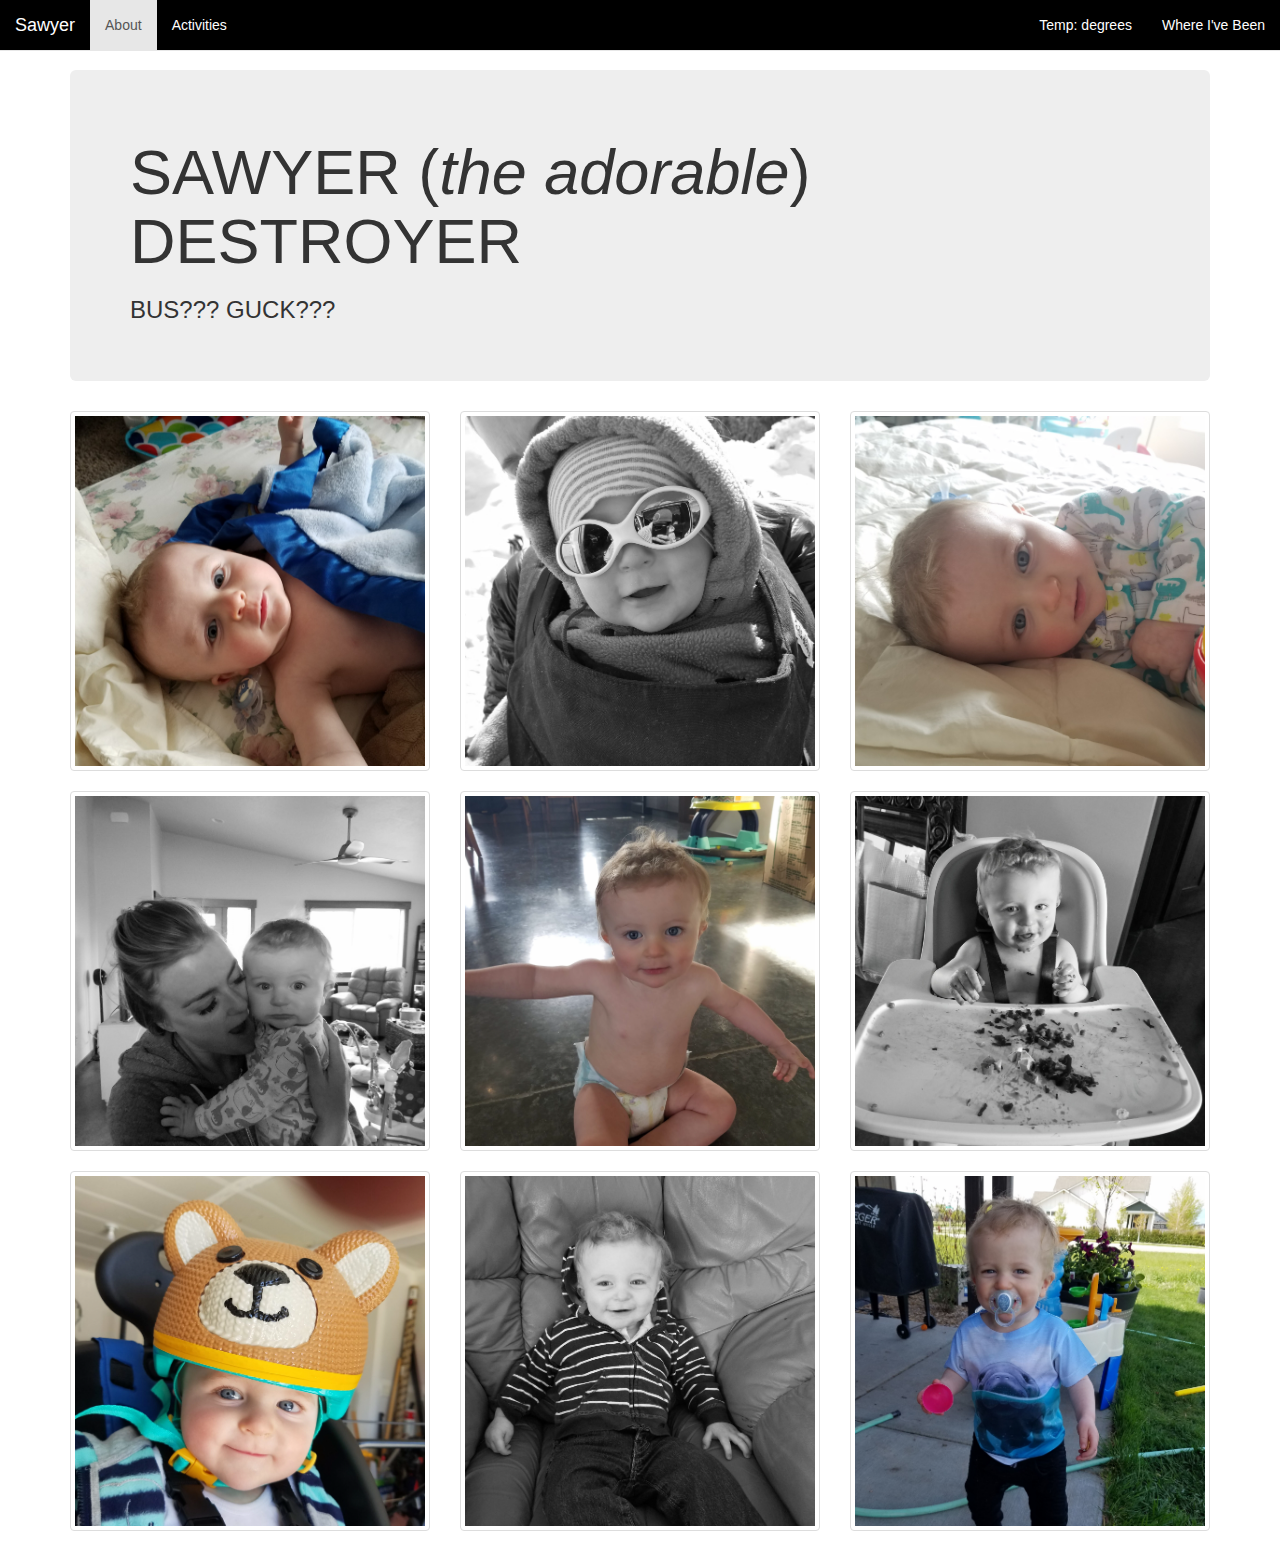
==== index.html @ 86880751 "Update index.html" ====
<!DOCTYPE html>
<html lang="en">
<head>
    <meta charset="UTF-8">
    <meta name="viewport" content="width=device-width, initial-scale=1.0">
    <meta http-equiv="X-UA-Compatible" content="ie=edge">
    <title>Sawyer Gallery</title>
    <link rel="stylesheet" href="https://use.fontawesome.com/releases/v5.9.0/css/all.css" integrity="sha384-i1LQnF23gykqWXg6jxC2ZbCbUMxyw5gLZY6UiUS98LYV5unm8GWmfkIS6jqJfb4E" crossorigin="anonymous">
    <link href="https://fonts.googleapis.com/css?family=Josefin+Sans&display=swap" rel="stylesheet">
    <link rel="stylesheet" href="https://maxcdn.bootstrapcdn.com/bootstrap/3.3.7/css/bootstrap.min.css" integrity="sha384-BVYiiSIFeK1dGmJRAkycuHAHRg32OmUcww7on3RYdg4Va+PmSTsz/K68vbdEjh4u" crossorigin="anonymous">
    <link rel="stylesheet" href="gallery.css">
</head>
<body>
    <nav class="navbar navbar-default navbar-fixed-top">
        <div class="container-fluid">
            <!-- Brand and toggle get grouped for better mobile display -->
            <div class="navbar-header">
                <button type="button" class="navbar-toggle collapsed" data-toggle="collapse" data-target="#bs-example-navbar-collapse-1" aria-expanded="false">
                    <span class="sr-only">Toggle navigation</span>
                    <span class="icon-bar"></span>
                    <span class="icon-bar"></span>
                    <span class="icon-bar"></span>
                </button>
                <a class="navbar-brand" href="#">Sawyer</a>
            </div>
              
            <!-- Collect the nav links, forms, and other content for toggling -->
            <div class="collapse navbar-collapse" id="bs-example-navbar-collapse-1">
                <ul class="nav navbar-nav">
                    <li class="active"><a href="#">About <span class="sr-only">(current)</span></a></li>
                    <li><a href="#">Activities</a></li>
                    
                </ul>
                
                <ul class="nav navbar-nav navbar-right">
                    <li><a href="#">Where I've Been</a></li>
                    
                </ul>
                
                <ul class="nav navbar-nav navbar-right">
                    <li><a href="#">Temp: <span id="temp"></span> degrees</a></li>
                    
                </ul>
                
            </div><!-- /.navbar-collapse -->
        </div><!-- /.container-fluid -->
    </nav>

    <div class="container">
        <div class="jumbotron">
            <h1><i class="fas fa-truck-monster"></i> SAWYER (<em>the adorable</em>) DESTROYER <i class="fas fa-truck-monster"></i></h1>
            <h3>BUS??? GUCK???</h3>
        </div>
    
        <div class="row">
            <div class="col-lg-4 col-sm-6">
                <div class="thumbnail">
                    <img src="images/20180225_093145.jpg"/>
                </div>
            </div>
            <div class="col-lg-4 col-sm-6">
                <div class="thumbnail">
                    <img src="images/20180421_130056.jpg"/>
                </div>
            </div>
            <div class="col-lg-4 col-sm-6">
                <div class="thumbnail">
                    <img src="images/20180324_122027.jpg"/>
                </div>
            </div>
        </div>
    
        <div class="row">
                <div class="col-lg-4 col-sm-6">
                    <div class="thumbnail">
                        <img src="images/20180512_090719.jpg"/>
                    </div>
                </div>
                <div class="col-lg-4 col-sm-6">
                    <div class="thumbnail">
                        <img src="images/20180716_081722.jpg"/>
                    </div>
                </div>
                <div class="col-lg-4 col-sm-6">
                    <div class="thumbnail">
                        <img src="images/20180624_192053.jpg"/>
                    </div>
                </div>
            </div>

            <div class="row">
                    <div class="col-lg-4 col-sm-6">
                        <div class="thumbnail">
                            <img src="images/20180602_170734_001.jpg"/>
                        </div>
                    </div>
                    <div class="col-lg-4 col-sm-6">
                        <div class="thumbnail">
                            <img src="images/20180911_091959.jpg"/>
                        </div>
                    </div>
                    <div class="col-lg-4 col-sm-6">
                        <div class="thumbnail">
                            <img src="images/20190530_160616.jpg"/>
                        </div>
                    </div>
                </div>
    
    
    </div>
        
    <script src="https://maxcdn.bootstrapcdn.com/bootstrap/3.3.7/js/bootstrap.min.js" integrity="sha384-Tc5IQib027qvyjSMfHjOMaLkfuWVxZxUPnCJA7l2mCWNIpG9mGCD8wGNIcPD7Txa" crossorigin="anonymous"></script>

</body>
</html>
---- gallery.css ----
/* img {
    width: 30%;
    float: left;
    margin: 1.66%
}

h1 {
    margin-left: 1.66%;
    font-family: 'Josefin Sans', sans-serif;
    font-size: 30px;
    border-bottom: 4px solid gray;
    width: 30%;
} */

body {
    padding-top: 70px;
}

.navbar-default {
    background: black;
    color: white;
}

.navbar-default .navbar-nav>li>a {
    color: white;
}

.navbar-default .navbar-brand:focus, .navbar-default .navbar-brand:hover {
    color: white;
}
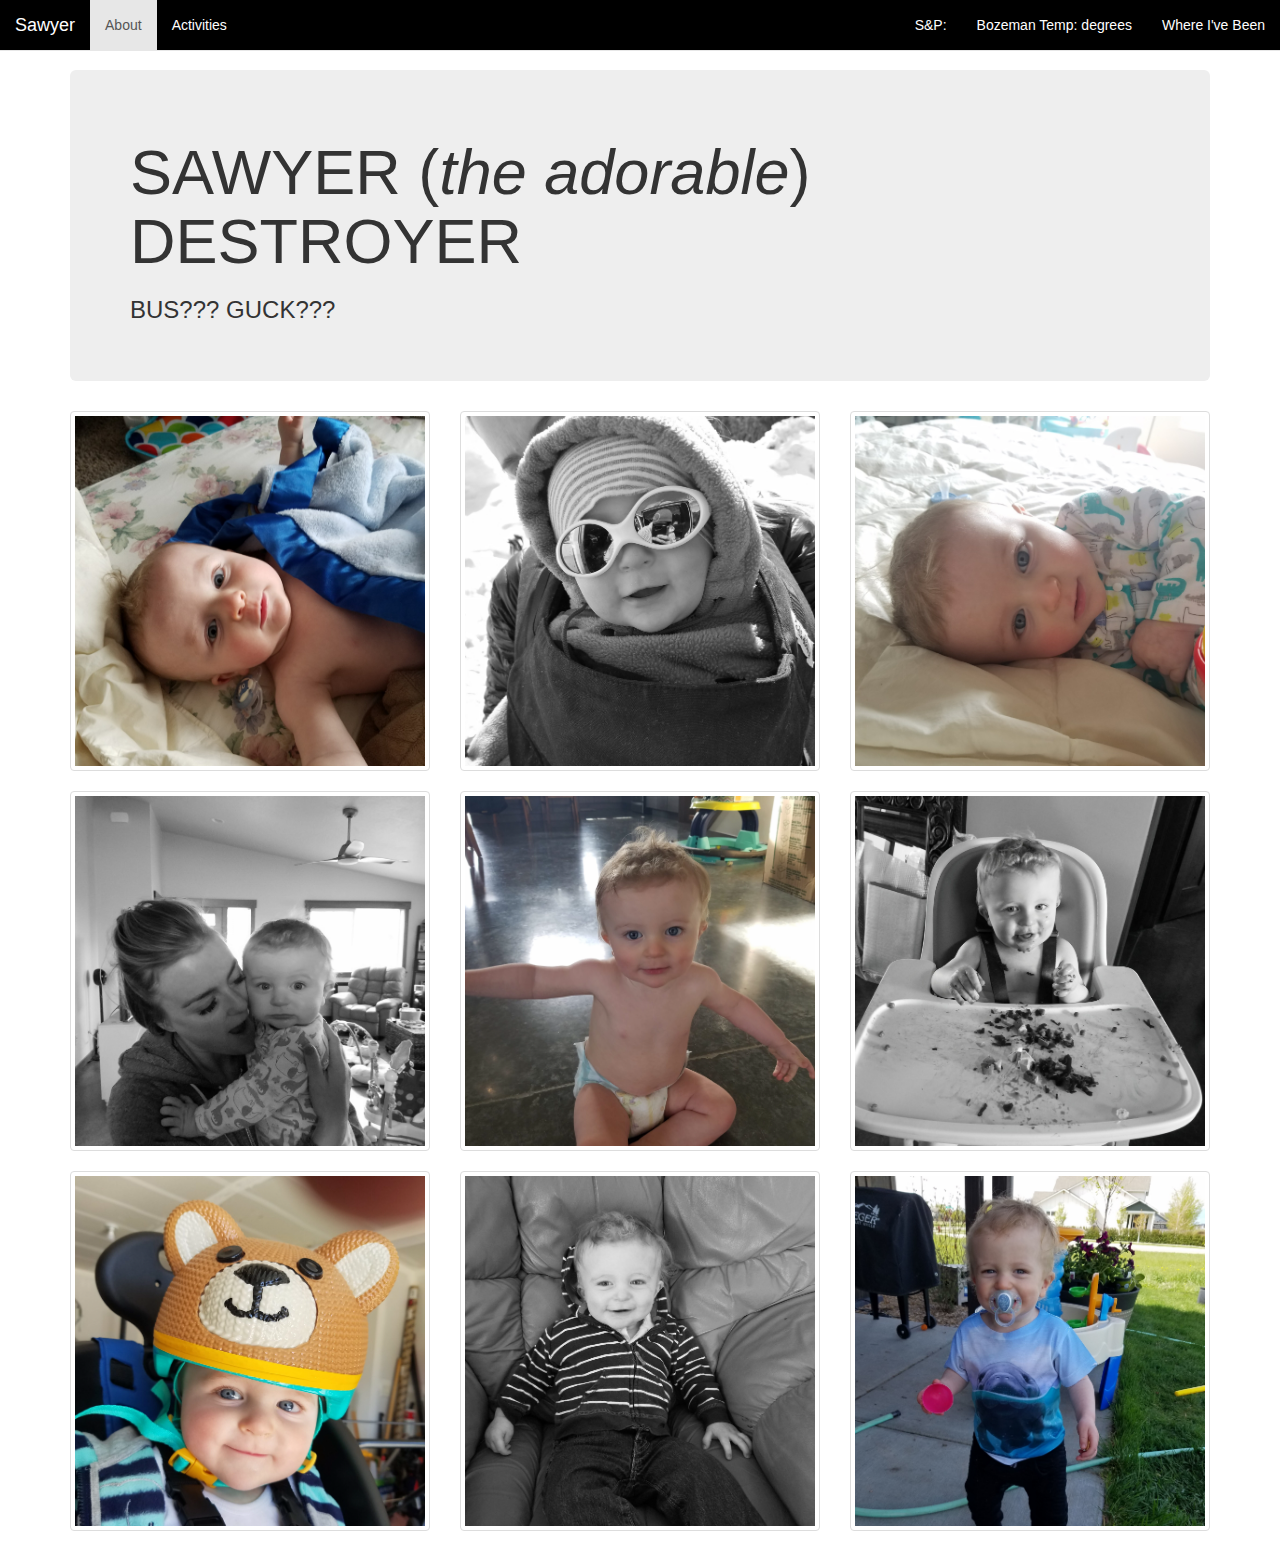
==== commit bea96493: "Add files via upload" ====
--- a/index.html
+++ b/index.html
@@ -29,17 +29,18 @@
                 <ul class="nav navbar-nav">
                     <li class="active"><a href="#">About <span class="sr-only">(current)</span></a></li>
                     <li><a href="#">Activities</a></li>
-                    
                 </ul>
                 
                 <ul class="nav navbar-nav navbar-right">
                     <li><a href="#">Where I've Been</a></li>
-                    
                 </ul>
-                
+
                 <ul class="nav navbar-nav navbar-right">
-                    <li><a href="#">Temp: <span id="temp"></span> degrees</a></li>
-                    
+                    <li><a>Bozeman Temp: <span id="temp"></span> degrees</a></li>
+                </ul>
+
+                <ul class="nav navbar-nav navbar-right">
+                    <li><a>S&P: <span id="temp2"></span></a></li>
                 </ul>
                 
             </div><!-- /.navbar-collapse -->
@@ -71,45 +72,65 @@
         </div>
     
         <div class="row">
+            <div class="col-lg-4 col-sm-6">
+                <div class="thumbnail">
+                    <img src="images/20180512_090719.jpg"/>
+                </div>
+            </div>
+            <div class="col-lg-4 col-sm-6">
+                <!-- BS slide carousel -->
+                <div id="myCarousel" class="carousel slide" data-ride="carousel">          
+                    <!-- Wrapper for slides -->
+                    <div class="carousel-inner">
+                        <div class="item thumbnail active">
+                            <img src="images/20180716_081722.jpg" alt="Los Angeles">
+                        </div>
+                        <div class="item">
+                            <img src="images/20180225_093145.jpg" alt="Chicago">
+                        </div>
+                        <div class="item">
+                            <img src="images/20180324_122027.jpg" alt="New York">
+                        </div>
+                        <div class="item">
+                            <img src="images/20180602_170734_001.jpg" alt="New York">
+                        </div>
+                        <div class="item">
+                            <img src="images/20190530_160616.jpg" alt="New York">
+                        </div>
+                    </div>
+                </div>
+            </div>
+            <div class="col-lg-4 col-sm-6">
+                <div class="thumbnail">
+                    <img src="images/20180624_192053.jpg"/>
+                </div>
+            </div>
+        </div>
+
+        <div class="row">
                 <div class="col-lg-4 col-sm-6">
                     <div class="thumbnail">
-                        <img src="images/20180512_090719.jpg"/>
+                        <img src="images/20180602_170734_001.jpg"/>
                     </div>
                 </div>
                 <div class="col-lg-4 col-sm-6">
                     <div class="thumbnail">
-                        <img src="images/20180716_081722.jpg"/>
+                        <img src="images/20180911_091959.jpg"/>
                     </div>
                 </div>
                 <div class="col-lg-4 col-sm-6">
                     <div class="thumbnail">
-                        <img src="images/20180624_192053.jpg"/>
+                        <img src="images/20190530_160616.jpg"/>
                     </div>
                 </div>
             </div>
+        </div>
 
-            <div class="row">
-                    <div class="col-lg-4 col-sm-6">
-                        <div class="thumbnail">
-                            <img src="images/20180602_170734_001.jpg"/>
-                        </div>
-                    </div>
-                    <div class="col-lg-4 col-sm-6">
-                        <div class="thumbnail">
-                            <img src="images/20180911_091959.jpg"/>
-                        </div>
-                    </div>
-                    <div class="col-lg-4 col-sm-6">
-                        <div class="thumbnail">
-                            <img src="images/20190530_160616.jpg"/>
-                        </div>
-                    </div>
-                </div>
+    </div>
     
-    
-    </div>
-        
+    <script src="https://ajax.googleapis.com/ajax/libs/jquery/1.12.4/jquery.min.js"></script>
     <script src="https://maxcdn.bootstrapcdn.com/bootstrap/3.3.7/js/bootstrap.min.js" integrity="sha384-Tc5IQib027qvyjSMfHjOMaLkfuWVxZxUPnCJA7l2mCWNIpG9mGCD8wGNIcPD7Txa" crossorigin="anonymous"></script>
+    <script src="test.js"></script>
 
 </body>
-</html>
+</html>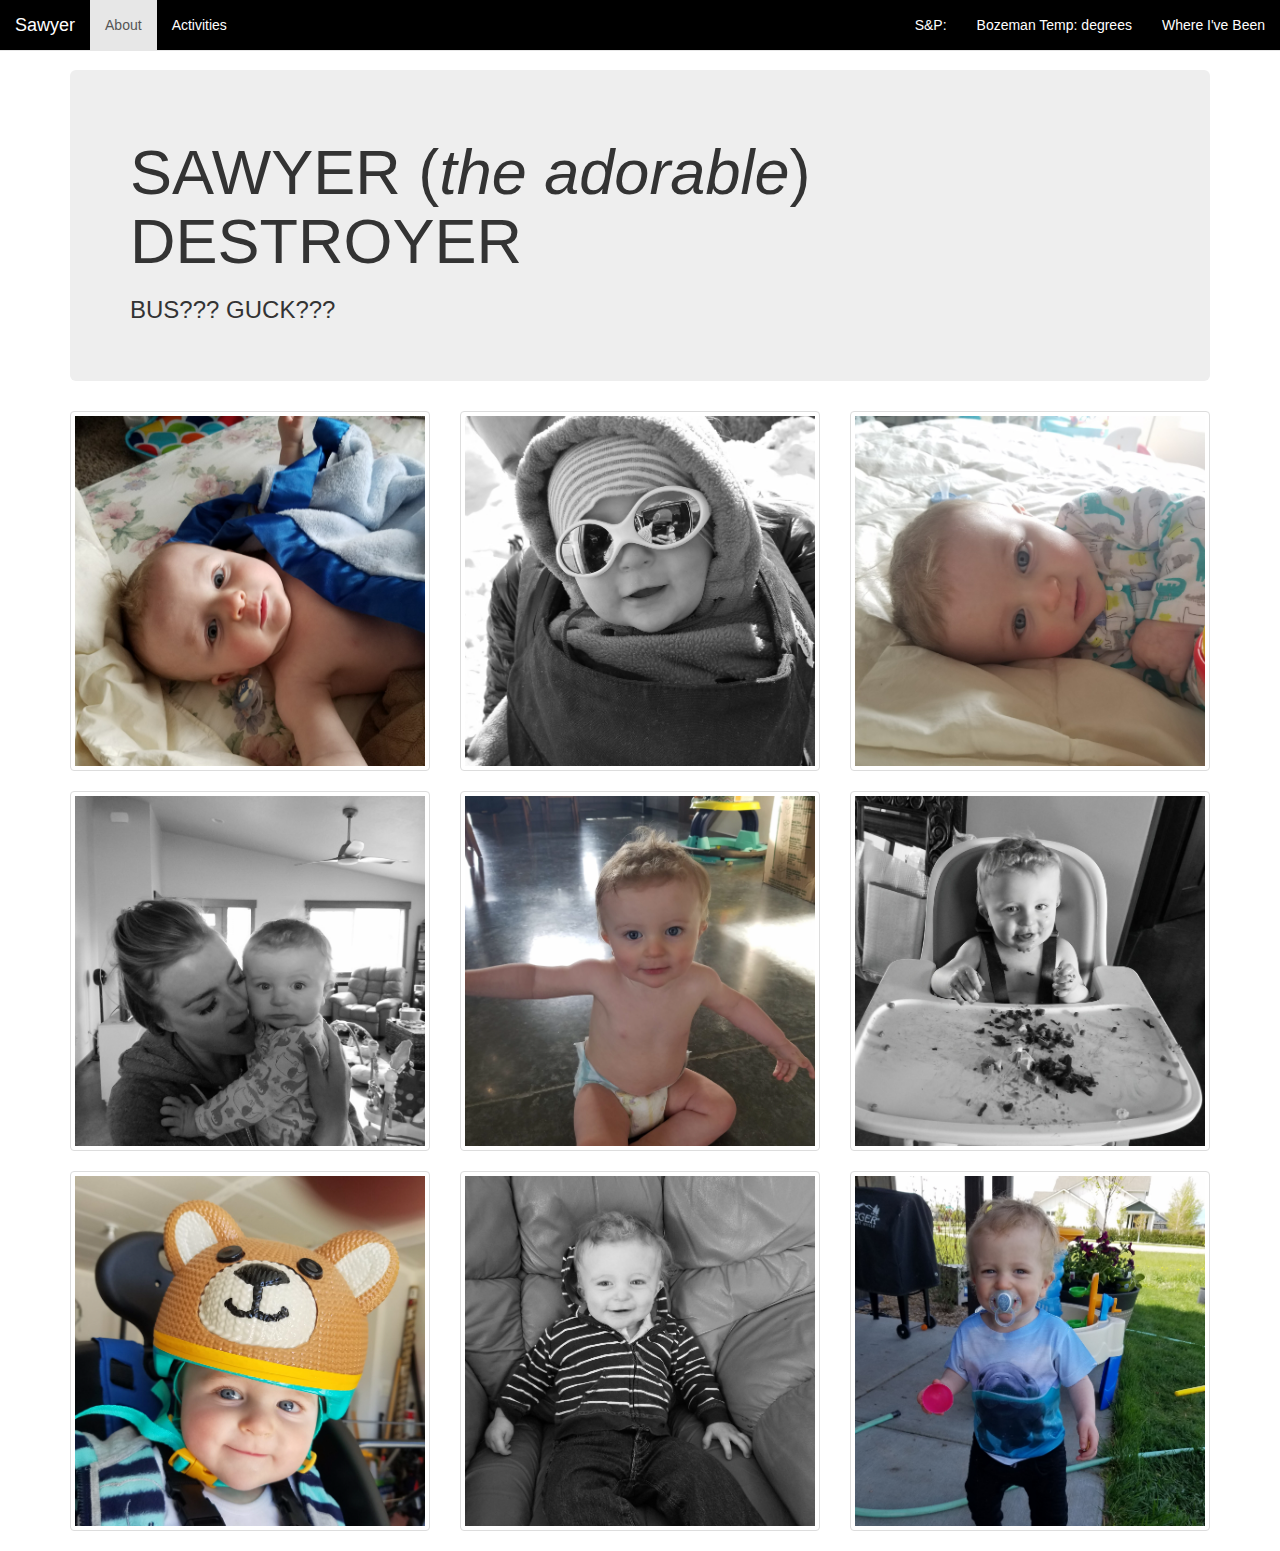
==== commit 92ad93ce: "title change" ====
--- a/index.html
+++ b/index.html
@@ -4,7 +4,7 @@
     <meta charset="UTF-8">
     <meta name="viewport" content="width=device-width, initial-scale=1.0">
     <meta http-equiv="X-UA-Compatible" content="ie=edge">
-    <title>Sawyer Gallery</title>
+    <title>Trapps Page</title>
     <link rel="stylesheet" href="https://use.fontawesome.com/releases/v5.9.0/css/all.css" integrity="sha384-i1LQnF23gykqWXg6jxC2ZbCbUMxyw5gLZY6UiUS98LYV5unm8GWmfkIS6jqJfb4E" crossorigin="anonymous">
     <link href="https://fonts.googleapis.com/css?family=Josefin+Sans&display=swap" rel="stylesheet">
     <link rel="stylesheet" href="https://maxcdn.bootstrapcdn.com/bootstrap/3.3.7/css/bootstrap.min.css" integrity="sha384-BVYiiSIFeK1dGmJRAkycuHAHRg32OmUcww7on3RYdg4Va+PmSTsz/K68vbdEjh4u" crossorigin="anonymous">
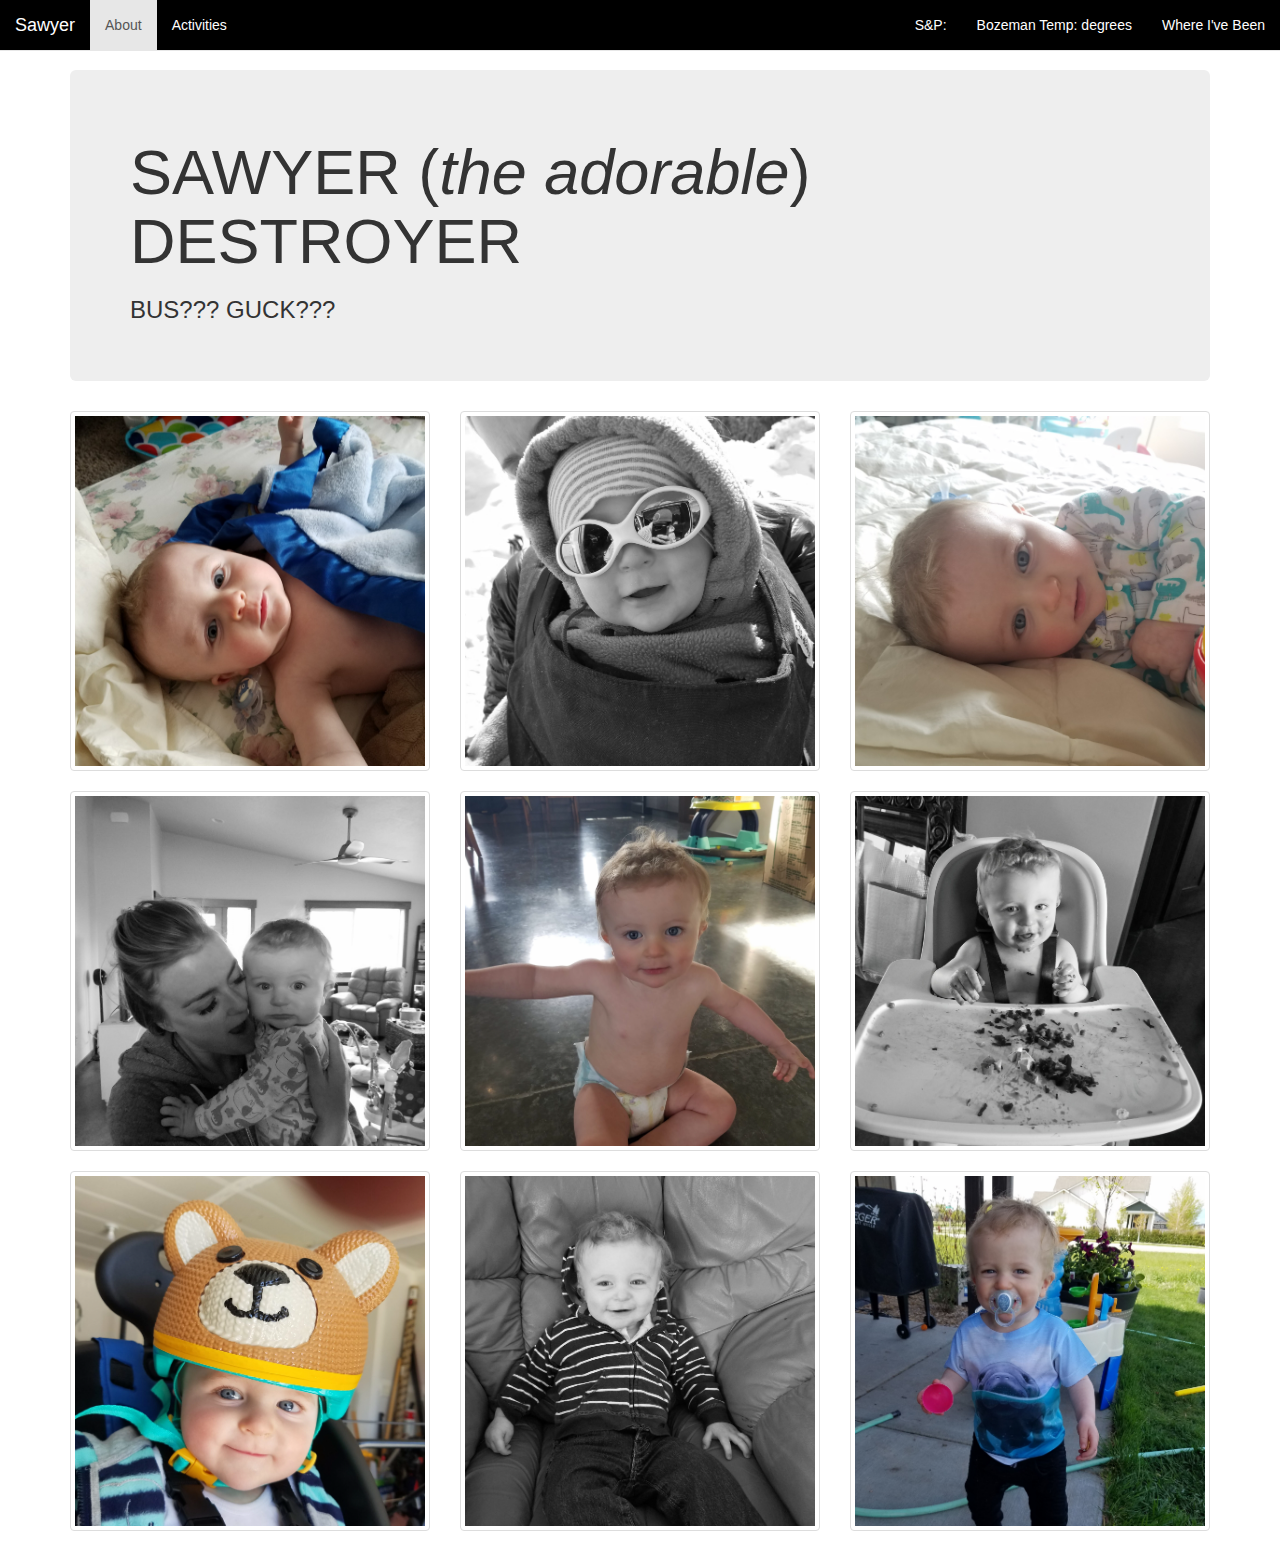
==== commit 2137e3a6: "Update index.html" ====
--- a/index.html
+++ b/index.html
@@ -4,7 +4,7 @@
     <meta charset="UTF-8">
     <meta name="viewport" content="width=device-width, initial-scale=1.0">
     <meta http-equiv="X-UA-Compatible" content="ie=edge">
-    <title>Trapps Page</title>
+    <title>Trapps Page2</title>
     <link rel="stylesheet" href="https://use.fontawesome.com/releases/v5.9.0/css/all.css" integrity="sha384-i1LQnF23gykqWXg6jxC2ZbCbUMxyw5gLZY6UiUS98LYV5unm8GWmfkIS6jqJfb4E" crossorigin="anonymous">
     <link href="https://fonts.googleapis.com/css?family=Josefin+Sans&display=swap" rel="stylesheet">
     <link rel="stylesheet" href="https://maxcdn.bootstrapcdn.com/bootstrap/3.3.7/css/bootstrap.min.css" integrity="sha384-BVYiiSIFeK1dGmJRAkycuHAHRg32OmUcww7on3RYdg4Va+PmSTsz/K68vbdEjh4u" crossorigin="anonymous">
@@ -133,4 +133,4 @@
     <script src="test.js"></script>
 
 </body>
-</html>+</html>
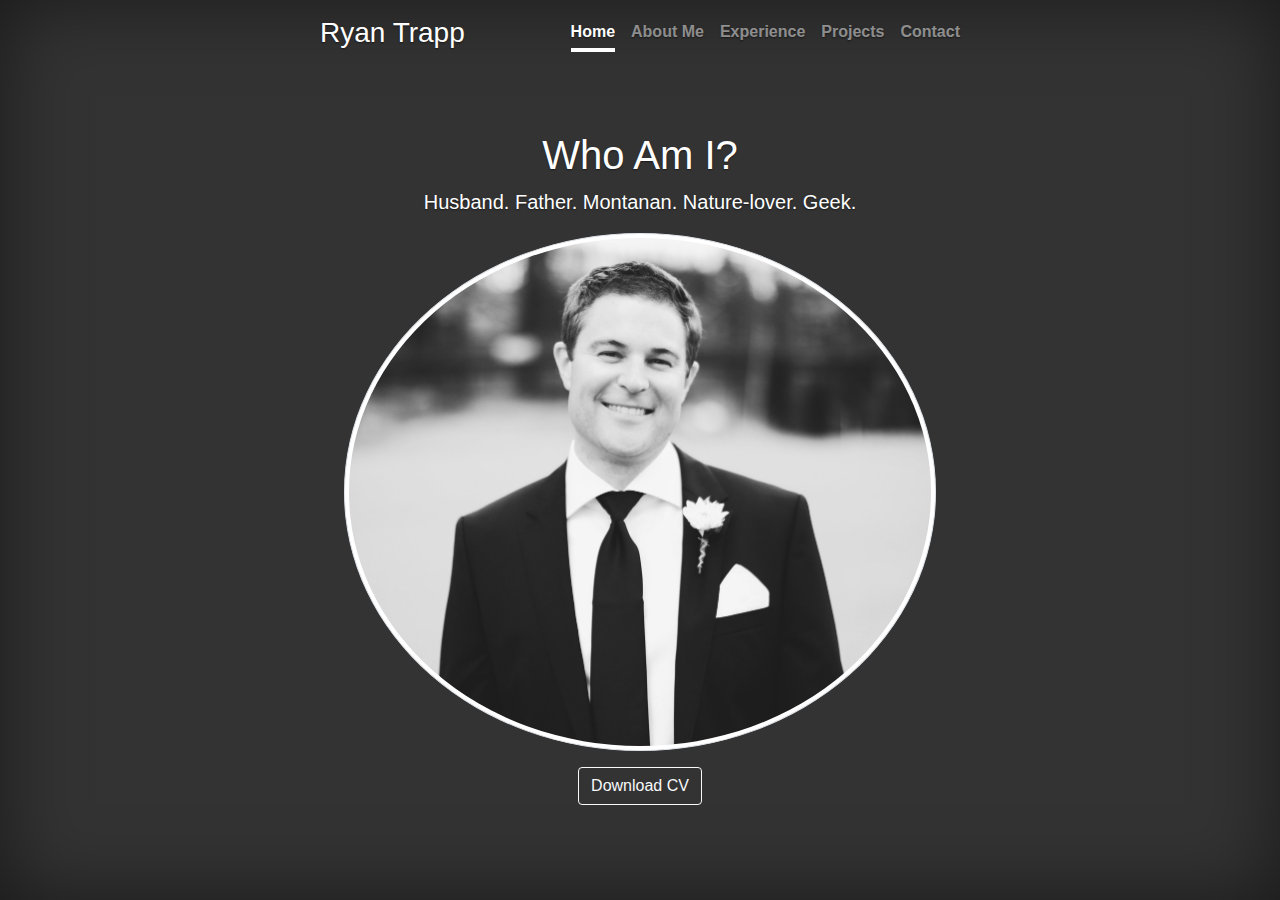
==== commit 8660eb4e: "cleaned house" ====
--- a/index.html
+++ b/index.html
@@ -1,136 +1,76 @@
-<!DOCTYPE html>
+<!doctype html>
 <html lang="en">
-<head>
-    <meta charset="UTF-8">
-    <meta name="viewport" content="width=device-width, initial-scale=1.0">
-    <meta http-equiv="X-UA-Compatible" content="ie=edge">
-    <title>Trapps Page2</title>
-    <link rel="stylesheet" href="https://use.fontawesome.com/releases/v5.9.0/css/all.css" integrity="sha384-i1LQnF23gykqWXg6jxC2ZbCbUMxyw5gLZY6UiUS98LYV5unm8GWmfkIS6jqJfb4E" crossorigin="anonymous">
-    <link href="https://fonts.googleapis.com/css?family=Josefin+Sans&display=swap" rel="stylesheet">
-    <link rel="stylesheet" href="https://maxcdn.bootstrapcdn.com/bootstrap/3.3.7/css/bootstrap.min.css" integrity="sha384-BVYiiSIFeK1dGmJRAkycuHAHRg32OmUcww7on3RYdg4Va+PmSTsz/K68vbdEjh4u" crossorigin="anonymous">
-    <link rel="stylesheet" href="gallery.css">
-</head>
-<body>
-    <nav class="navbar navbar-default navbar-fixed-top">
-        <div class="container-fluid">
-            <!-- Brand and toggle get grouped for better mobile display -->
-            <div class="navbar-header">
-                <button type="button" class="navbar-toggle collapsed" data-toggle="collapse" data-target="#bs-example-navbar-collapse-1" aria-expanded="false">
-                    <span class="sr-only">Toggle navigation</span>
-                    <span class="icon-bar"></span>
-                    <span class="icon-bar"></span>
-                    <span class="icon-bar"></span>
-                </button>
-                <a class="navbar-brand" href="#">Sawyer</a>
-            </div>
-              
-            <!-- Collect the nav links, forms, and other content for toggling -->
-            <div class="collapse navbar-collapse" id="bs-example-navbar-collapse-1">
-                <ul class="nav navbar-nav">
-                    <li class="active"><a href="#">About <span class="sr-only">(current)</span></a></li>
-                    <li><a href="#">Activities</a></li>
-                </ul>
-                
-                <ul class="nav navbar-nav navbar-right">
-                    <li><a href="#">Where I've Been</a></li>
-                </ul>
+  <head>
+    <meta charset="utf-8">
+    <meta name="viewport" content="width=device-width, initial-scale=1, shrink-to-fit=no">
+    <meta name="description" content="">
+    <meta name="author" content="Mark Otto, Jacob Thornton, and Bootstrap contributors">
+    <meta name="generator" content="Jekyll v3.8.5">
+    <title>Ryan's Personal Site</title>
 
-                <ul class="nav navbar-nav navbar-right">
-                    <li><a>Bozeman Temp: <span id="temp"></span> degrees</a></li>
-                </ul>
+    <link rel="canonical" href="https://getbootstrap.com/docs/4.3/examples/cover/">
 
-                <ul class="nav navbar-nav navbar-right">
-                    <li><a>S&P: <span id="temp2"></span></a></li>
-                </ul>
-                
-            </div><!-- /.navbar-collapse -->
-        </div><!-- /.container-fluid -->
-    </nav>
+    <!-- Bootstrap core CSS -->
+    <link rel="stylesheet" href="https://stackpath.bootstrapcdn.com/bootstrap/4.3.1/css/bootstrap.min.css" integrity="sha384-ggOyR0iXCbMQv3Xipma34MD+dH/1fQ784/j6cY/iJTQUOhcWr7x9JvoRxT2MZw1T" crossorigin="anonymous">
+    <script src="https://stackpath.bootstrapcdn.com/bootstrap/4.3.1/js/bootstrap.min.js" integrity="sha384-JjSmVgyd0p3pXB1rRibZUAYoIIy6OrQ6VrjIEaFf/nJGzIxFDsf4x0xIM+B07jRM" crossorigin="anonymous"></script>
 
-    <div class="container">
-        <div class="jumbotron">
-            <h1><i class="fas fa-truck-monster"></i> SAWYER (<em>the adorable</em>) DESTROYER <i class="fas fa-truck-monster"></i></h1>
-            <h3>BUS??? GUCK???</h3>
-        </div>
+
+    <style>
+      .bd-placeholder-img {
+        font-size: 1.125rem;
+        text-anchor: middle;
+        -webkit-user-select: none;
+        -moz-user-select: none;
+        -ms-user-select: none;
+        user-select: none;
+      }
+
+      @media (min-width: 768px) {
+        .bd-placeholder-img-lg {
+          font-size: 3.5rem;
+        }
+      }
+
+      .circle {
+        border-radius: 50%;
+      }
+    </style>
+    <!-- Custom styles for this template -->
+    <link href="cover.css" rel="stylesheet">
+  </head>
+  <body class="text-center">
+    <div class="cover-container d-flex w-100 h-100 p-3 mx-auto flex-column">
+  <header class="masthead mb-auto">
+    <div class="inner">
+      <h3 class="masthead-brand">Ryan Trapp</h3>
+      <nav class="nav nav-masthead justify-content-center">
+        <a class="nav-link active" href="index.html">Home</a>
+        <a class="nav-link" href="about.html">About Me</a>
+        <a class="nav-link" href="experience.html">Experience</a>
+        <a class="nav-link" href="projects.html">Projects</a>
+        <a class="nav-link" href="mailto:ryantrapp@gmail.com">Contact</a>
+
+      </nav>
+    </div>
+  </header>
+
+  <main role="main" class="inner cover">
     
-        <div class="row">
-            <div class="col-lg-4 col-sm-6">
-                <div class="thumbnail">
-                    <img src="images/20180225_093145.jpg"/>
-                </div>
-            </div>
-            <div class="col-lg-4 col-sm-6">
-                <div class="thumbnail">
-                    <img src="images/20180421_130056.jpg"/>
-                </div>
-            </div>
-            <div class="col-lg-4 col-sm-6">
-                <div class="thumbnail">
-                    <img src="images/20180324_122027.jpg"/>
-                </div>
-            </div>
-        </div>
-    
-        <div class="row">
-            <div class="col-lg-4 col-sm-6">
-                <div class="thumbnail">
-                    <img src="images/20180512_090719.jpg"/>
-                </div>
-            </div>
-            <div class="col-lg-4 col-sm-6">
-                <!-- BS slide carousel -->
-                <div id="myCarousel" class="carousel slide" data-ride="carousel">          
-                    <!-- Wrapper for slides -->
-                    <div class="carousel-inner">
-                        <div class="item thumbnail active">
-                            <img src="images/20180716_081722.jpg" alt="Los Angeles">
-                        </div>
-                        <div class="item">
-                            <img src="images/20180225_093145.jpg" alt="Chicago">
-                        </div>
-                        <div class="item">
-                            <img src="images/20180324_122027.jpg" alt="New York">
-                        </div>
-                        <div class="item">
-                            <img src="images/20180602_170734_001.jpg" alt="New York">
-                        </div>
-                        <div class="item">
-                            <img src="images/20190530_160616.jpg" alt="New York">
-                        </div>
-                    </div>
-                </div>
-            </div>
-            <div class="col-lg-4 col-sm-6">
-                <div class="thumbnail">
-                    <img src="images/20180624_192053.jpg"/>
-                </div>
-            </div>
-        </div>
+    <h1 class="cover-heading">Who Am I?</h1>
+    <p class="lead"><strong>Husband. Father. Montanan. Nature-lover. Geek.</strong></p>
+    <p class="lead">
+      <img src="images/Ryan_portrait.jpg" alt="mypic" class="img-thumbnail circle">
+    </p>
+    <a href="docs/resume.pdf" download>
+      <button class="btn btn-outline-light">Download CV</button>
+    </a>
+  </main>
 
-        <div class="row">
-                <div class="col-lg-4 col-sm-6">
-                    <div class="thumbnail">
-                        <img src="images/20180602_170734_001.jpg"/>
-                    </div>
-                </div>
-                <div class="col-lg-4 col-sm-6">
-                    <div class="thumbnail">
-                        <img src="images/20180911_091959.jpg"/>
-                    </div>
-                </div>
-                <div class="col-lg-4 col-sm-6">
-                    <div class="thumbnail">
-                        <img src="images/20190530_160616.jpg"/>
-                    </div>
-                </div>
-            </div>
-        </div>
-
+  <footer class="mastfoot mt-auto">
+    <div class="inner">
+      
     </div>
-    
-    <script src="https://ajax.googleapis.com/ajax/libs/jquery/1.12.4/jquery.min.js"></script>
-    <script src="https://maxcdn.bootstrapcdn.com/bootstrap/3.3.7/js/bootstrap.min.js" integrity="sha384-Tc5IQib027qvyjSMfHjOMaLkfuWVxZxUPnCJA7l2mCWNIpG9mGCD8wGNIcPD7Txa" crossorigin="anonymous"></script>
-    <script src="test.js"></script>
-
+  </footer>
+</div>
 </body>
-</html>
+</html>--- a/cover.css
+++ b/cover.css
@@ -0,0 +1,107 @@
+/*
+ * Globals
+ */
+
+/* Links */
+a,
+a:focus,
+a:hover {
+  color: #fff;
+}
+
+/* Custom default button */
+.btn-secondary,
+.btn-secondary:hover,
+.btn-secondary:focus {
+  color: #333;
+  text-shadow: none; /* Prevent inheritance from `body` */
+  background-color: #fff;
+  border: .05rem solid #fff;
+}
+
+
+/*
+ * Base structure
+ */
+
+html,
+body {
+  height: 100%;
+  background-color: #333;
+}
+
+body {
+  display: -ms-flexbox;
+  display: flex;
+  color: #fff;
+  text-shadow: 0 .05rem .1rem rgba(0, 0, 0, .5);
+  box-shadow: inset 0 0 5rem rgba(0, 0, 0, .5);
+  
+}
+
+.cover-container {
+  max-width: 42em;
+}
+
+
+/*
+ * Header
+ */
+.masthead {
+  margin-bottom: 2rem;
+}
+
+.masthead-brand {
+  margin-bottom: 0;
+}
+
+.nav-masthead .nav-link {
+  padding: .25rem 0;
+  font-weight: 700;
+  color: rgba(255, 255, 255, .5);
+  background-color: transparent;
+  border-bottom: .25rem solid transparent;
+}
+
+.nav-masthead .nav-link:hover,
+.nav-masthead .nav-link:focus {
+  border-bottom-color: rgba(255, 255, 255, .25);
+}
+
+.nav-masthead .nav-link + .nav-link {
+  margin-left: 1rem;
+}
+
+.nav-masthead .active {
+  color: #fff;
+  border-bottom-color: #fff;
+}
+
+@media (min-width: 48em) {
+  .masthead-brand {
+    float: left;
+  }
+  .nav-masthead {
+    float: right;
+  }
+}
+
+
+/*
+ * Cover
+ */
+.cover {
+  padding: 0 1.5rem;
+}
+.cover .btn-lg {
+  padding: .75rem 1.25rem;
+  font-weight: 700;
+}
+
+
+/*
+ * Footer
+ */
+.mastfoot {
+  color: rgba(255, 255, 255, .5);
+}